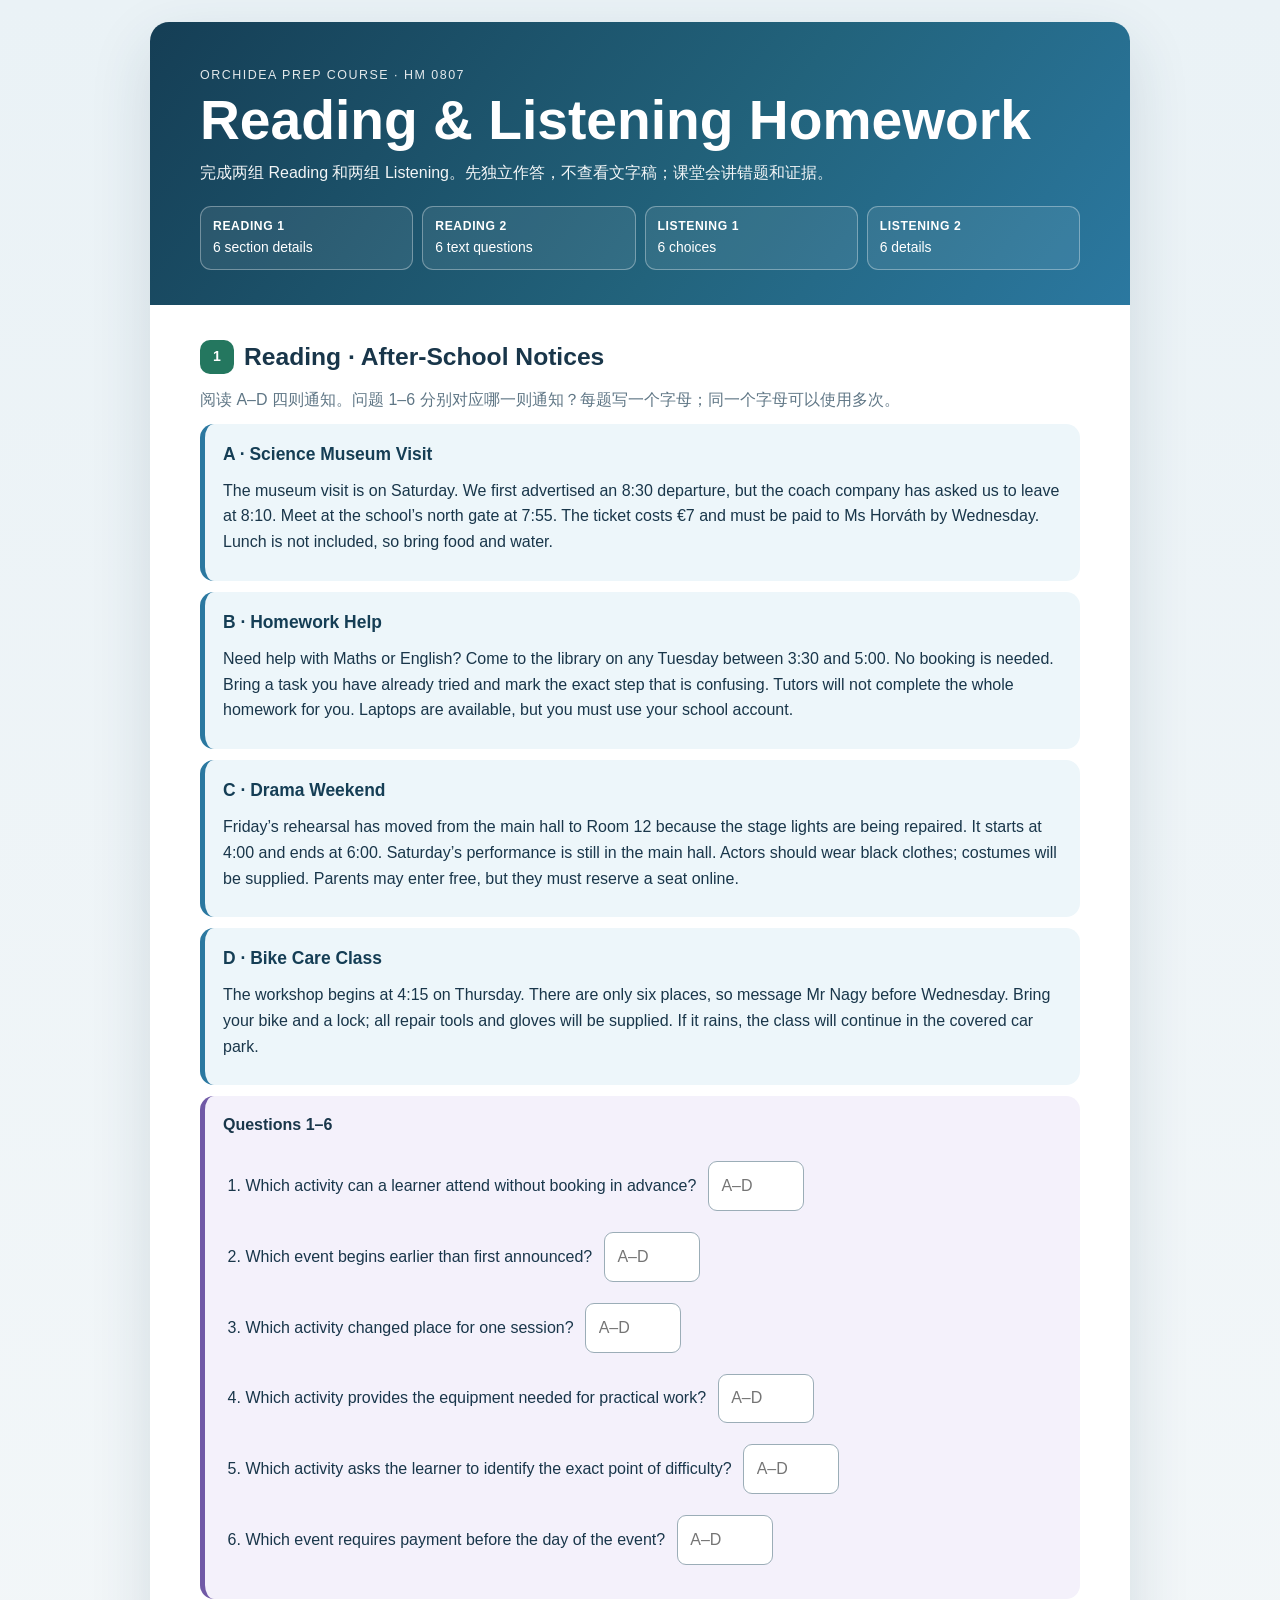
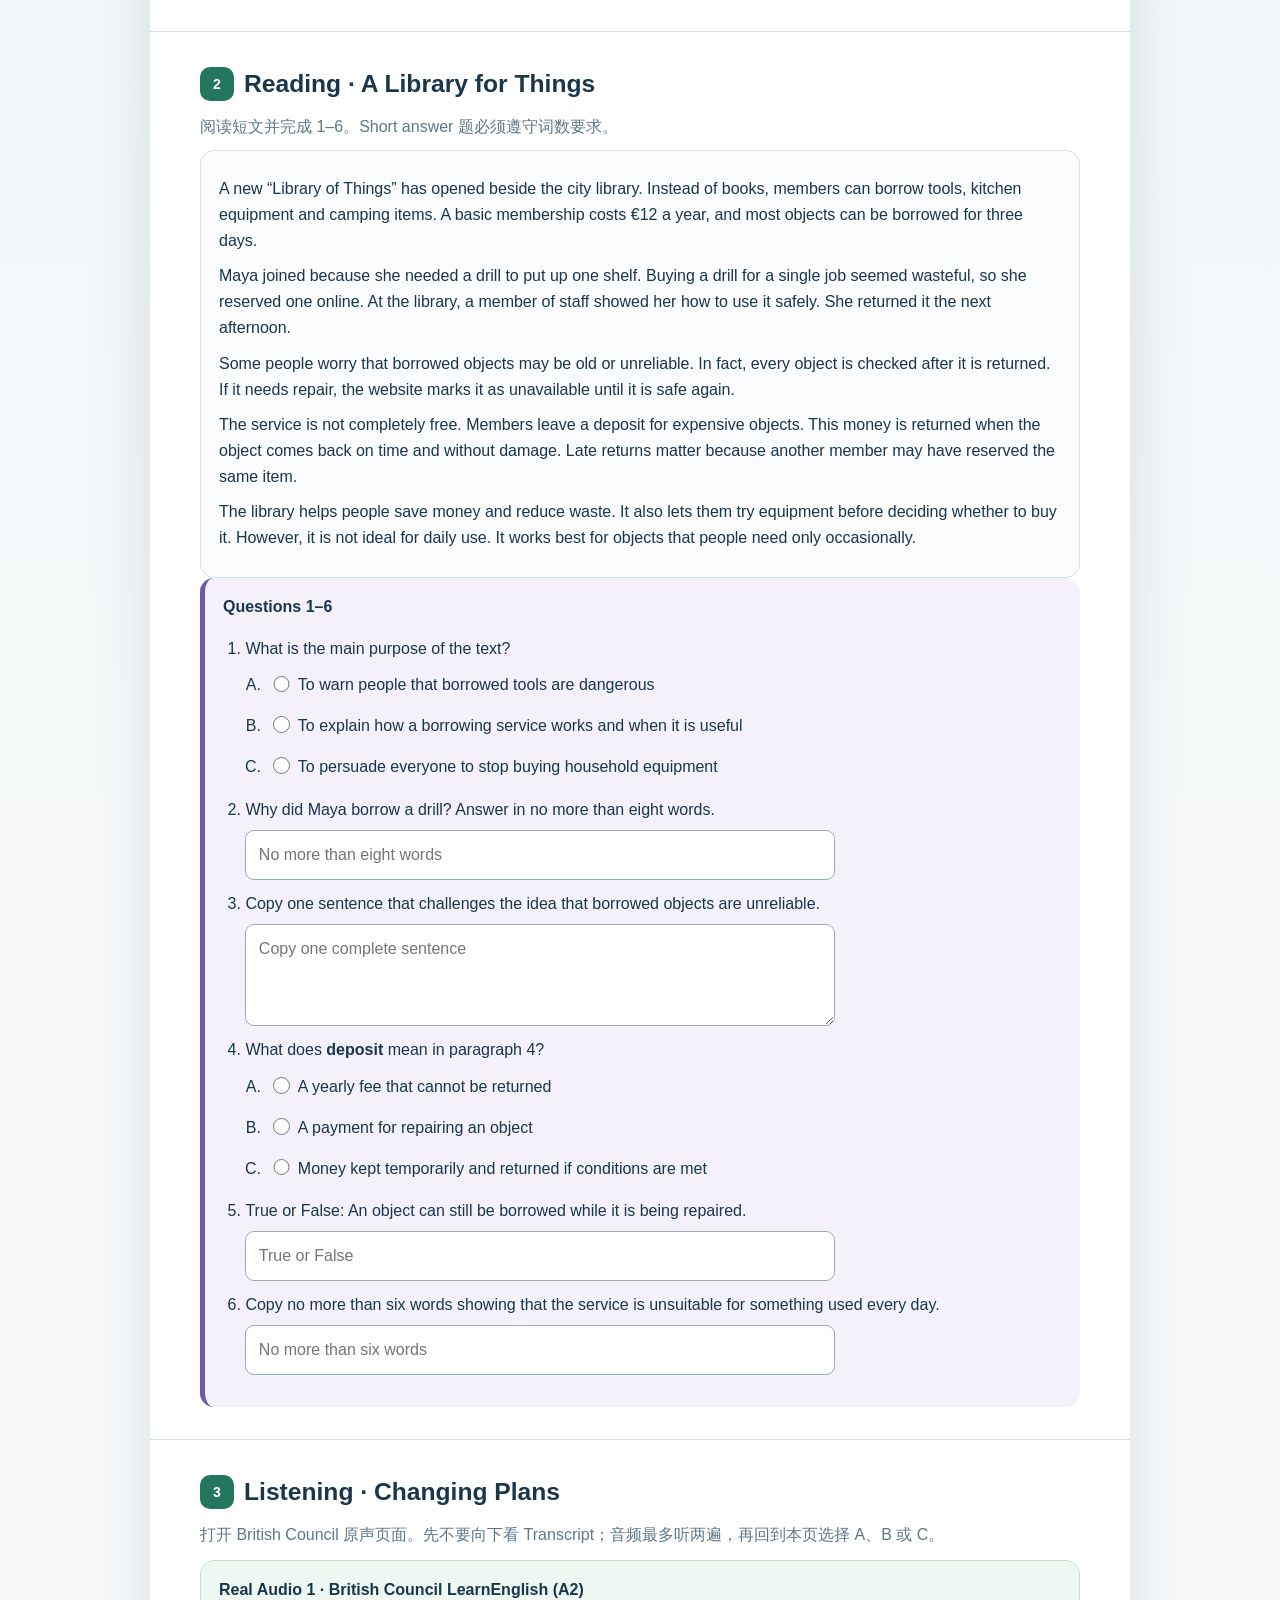
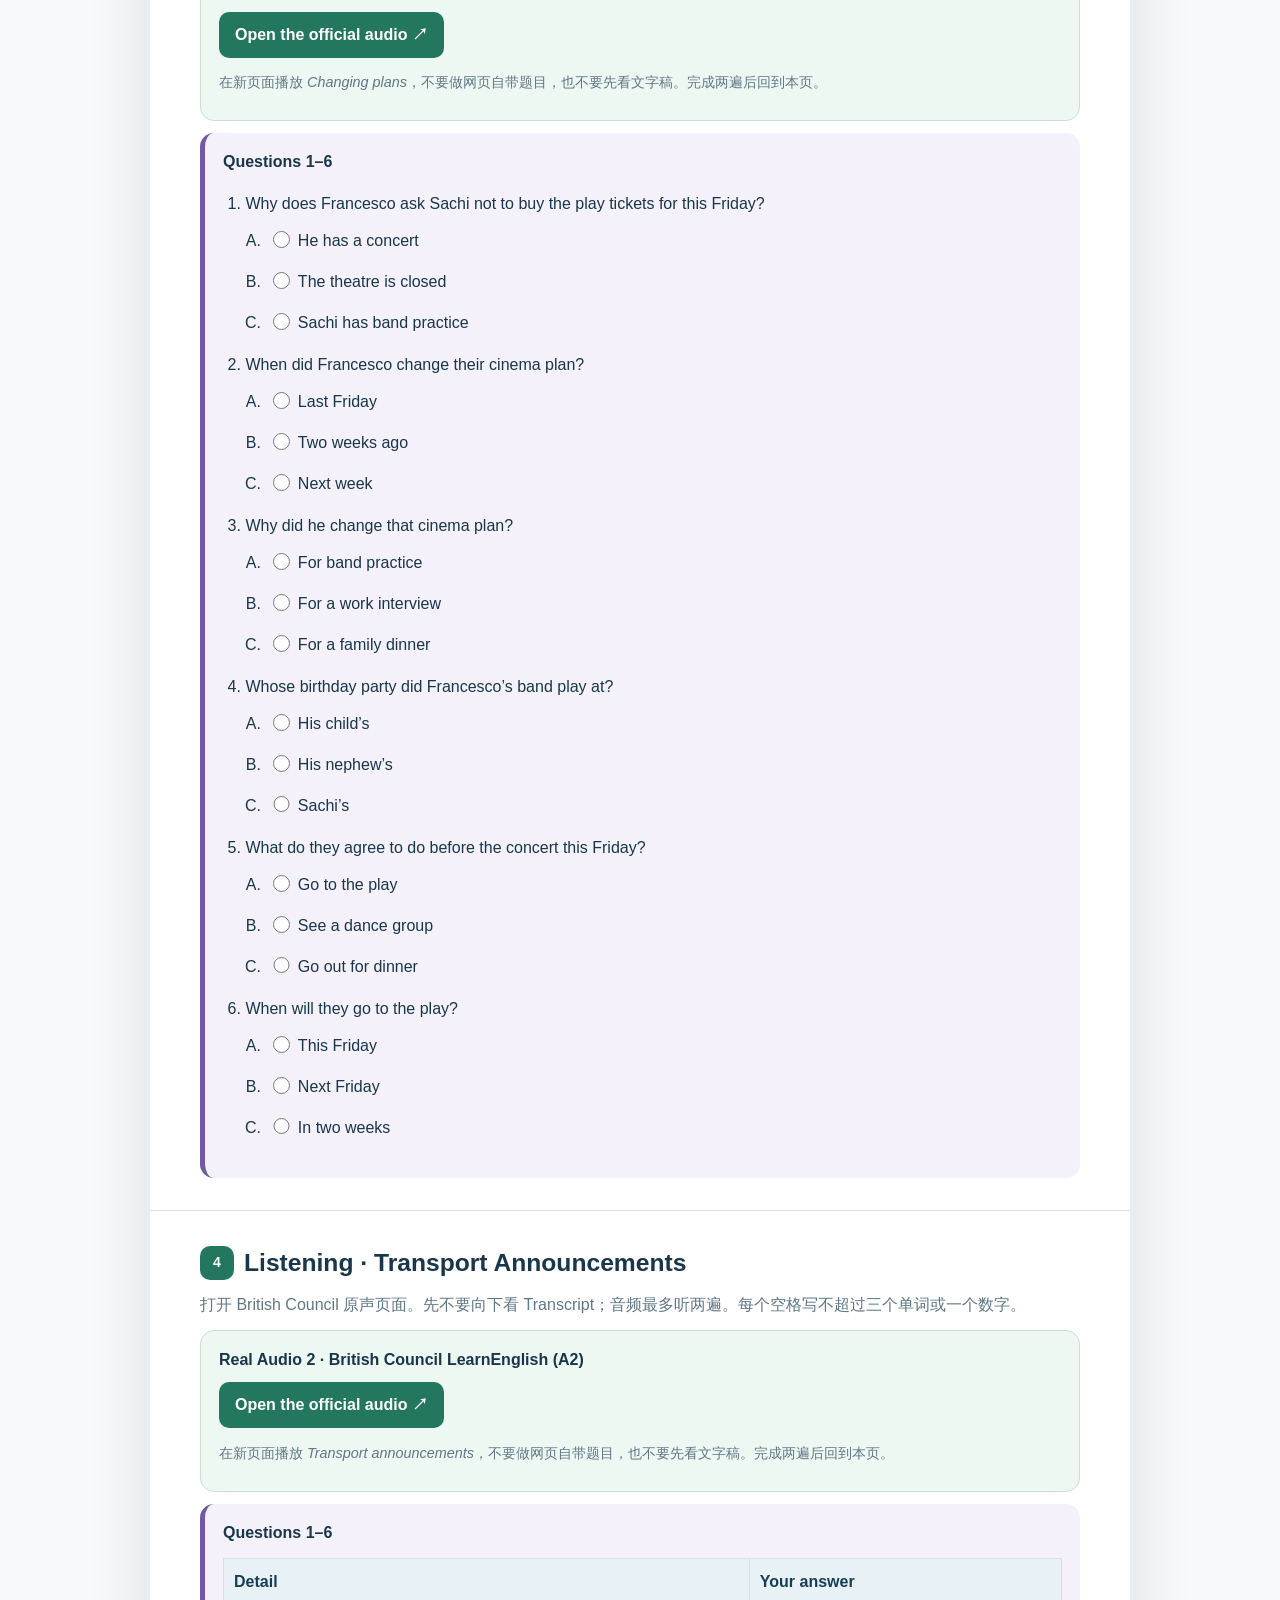
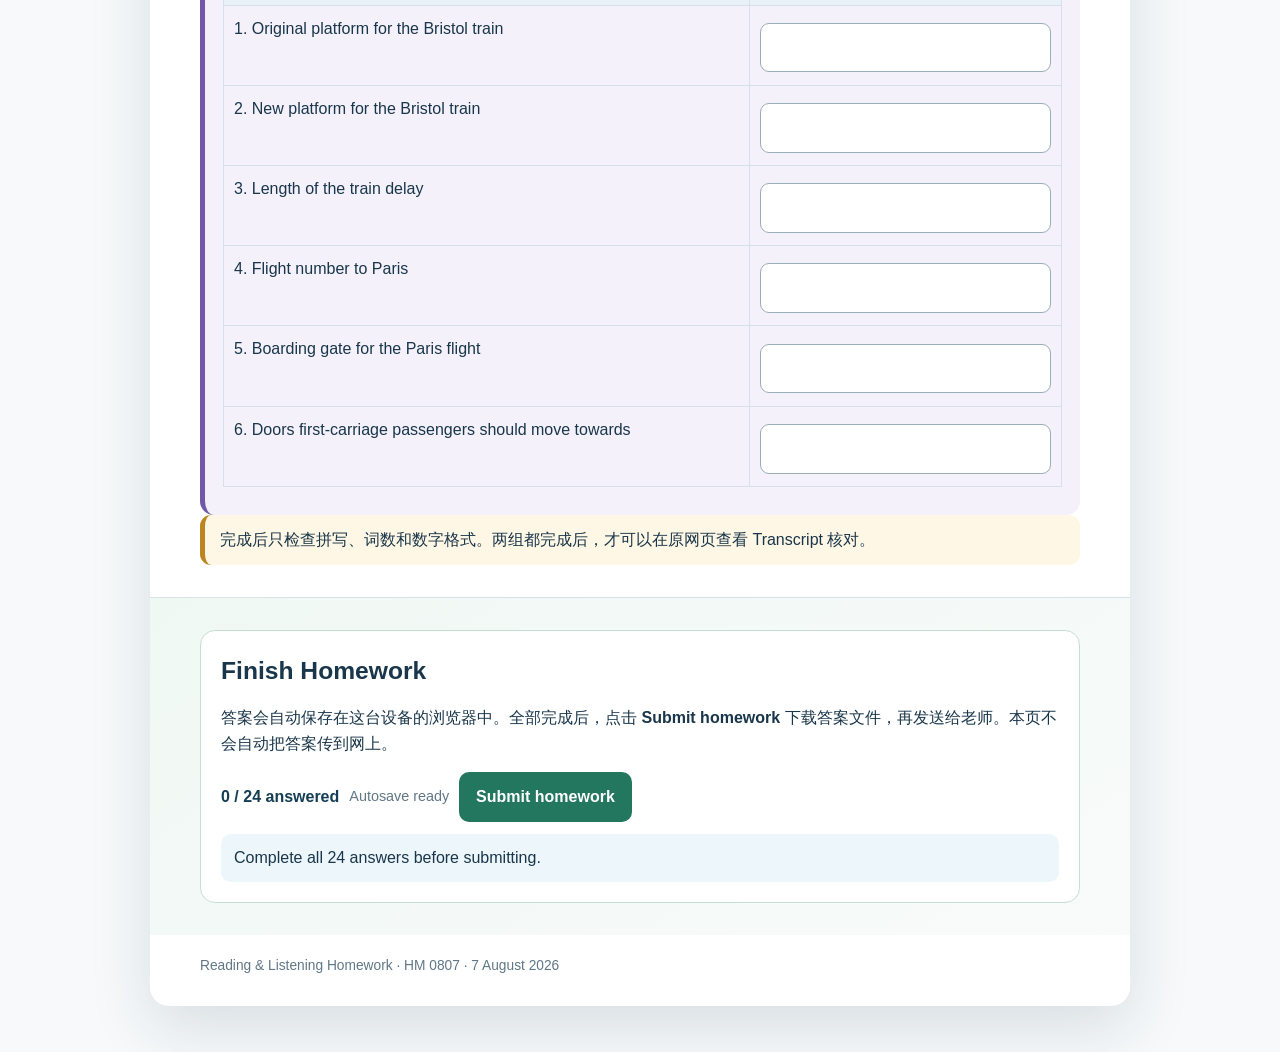
==== hm-0807/index.html @ f678b8c9 "Add stable HM-0807 route" ====
<!doctype html>
<html lang="zh-CN">
<head>
  <meta charset="utf-8">
  <meta name="viewport" content="width=device-width, initial-scale=1">
  <title>Reading &amp; Listening Homework · 7 August 2026</title>
  <style>
    :root{--ink:#19364a;--muted:#607786;--navy:#153e55;--blue:#2b78a0;--green:#24775f;--gold:#bd8422;--violet:#7059a6;--line:#d5e1e6;--paper:#fff;--bluewash:#edf6fa;--greenwash:#edf8f2;--goldwash:#fff7e5;--violetwash:#f4f1fb}
    *{box-sizing:border-box}body{margin:0;background:linear-gradient(180deg,#eaf2f6,#f7f9fa 44%);color:var(--ink);font:16px/1.62 -apple-system,BlinkMacSystemFont,"Segoe UI","PingFang SC","Microsoft YaHei",sans-serif}main{width:min(980px,calc(100% - 24px));margin:22px auto 46px;background:var(--paper);border-radius:19px;overflow:hidden;box-shadow:0 22px 62px rgba(30,67,88,.14)}header{padding:43px 50px 35px;color:#fff;background:linear-gradient(128deg,var(--navy),#22637c 58%,var(--blue))}.eyebrow{font-size:.78rem;letter-spacing:.12em;text-transform:uppercase;opacity:.88}h1{margin:.42rem 0 .65rem;font-size:clamp(2.05rem,5.5vw,3.45rem);line-height:1.04}header p{max-width:780px;margin:0;opacity:.95}.overview{display:grid;grid-template-columns:repeat(4,minmax(0,1fr));gap:9px;margin-top:20px}.overview div{padding:10px 12px;border:1px solid rgba(255,255,255,.34);border-radius:11px;background:rgba(255,255,255,.08);font-size:.87rem}.overview strong{display:block;font-size:.76rem;letter-spacing:.05em;text-transform:uppercase}section{padding:32px 50px;border-bottom:1px solid var(--line)}h2{display:flex;align-items:center;gap:10px;margin:0 0 14px;font-size:1.54rem}.num{display:inline-grid;place-items:center;flex:0 0 auto;width:34px;height:34px;border-radius:10px;background:var(--green);color:#fff;font-size:.88rem}h3{margin:23px 0 9px;color:var(--navy);font-size:1.09rem}p{margin:.6rem 0}.lead{color:var(--muted);margin-top:-4px}.text,.notice,.task,.audio-box,.answers{border-radius:14px;padding:16px 18px}.text{border:1px solid var(--line);background:#fbfcfd}.notice{border-left:5px solid var(--blue);background:var(--bluewash);margin:11px 0}.notice h3{margin:0 0 5px}.task{border-left:5px solid var(--violet);background:var(--violetwash)}.audio-box{border:1px solid #cbe0d5;background:var(--greenwash);margin:12px 0}.audio-link{display:inline-block;margin:9px 0 4px;padding:10px 16px;border-radius:10px;background:var(--green);color:#fff;text-decoration:none;font-weight:750}.audio-link:hover,.audio-link:focus{background:#195b49}.answers{min-height:92px;border:1.5px dashed #9badb7;background:#fcfefe;margin-top:12px}ol{padding-left:1.4rem}li{margin:.72rem 0}.choices{margin:.35rem 0 0;padding-left:1.25rem;list-style-type:upper-alpha}.choices li{margin:.3rem 0}.choices label{display:block;padding:.32rem .48rem;border-radius:8px;cursor:pointer}.choices label:hover{background:rgba(112,89,166,.09)}input[type="radio"]{width:1.05rem;height:1.05rem;margin:0 .5rem 0 0;vertical-align:-.12rem;accent-color:var(--violet)}.answer-input{display:block;width:min(100%,590px);margin:.45rem 0 .15rem;padding:.68rem .78rem;border:1.5px solid #9badb7;border-radius:9px;background:#fff;color:var(--ink);font:inherit}.answer-input.short{display:inline-block;width:6rem;margin-left:.45rem;text-transform:uppercase}.answer-input:focus,input[type="radio"]:focus-visible{outline:3px solid rgba(43,120,160,.25);border-color:var(--blue)}.print-blank{display:none}.small{font-size:.9rem;color:var(--muted)}.rule{padding:12px 15px;border-radius:11px;background:var(--goldwash);border-left:5px solid var(--gold)}table{display:table;width:100%;border-collapse:collapse;margin:12px 0}th,td{border:1px solid var(--line);padding:10px;text-align:left;vertical-align:top}th{background:#e8f2f6;color:var(--navy)}.finish{background:linear-gradient(145deg,#f0f8f4,#f8fbfa);border-bottom:0}.finish-card{padding:20px;border:1px solid #c6ded2;border-radius:15px;background:#fff}.finish-actions{display:flex;flex-wrap:wrap;gap:10px;align-items:center;margin-top:15px}.primary-button,.secondary-button{border:0;border-radius:10px;padding:.76rem 1.05rem;font:inherit;font-weight:800;cursor:pointer}.primary-button{background:var(--green);color:#fff}.primary-button:hover,.primary-button:focus{background:#195b49}.secondary-button{background:#e7f0f4;color:var(--navy)}.progress{font-weight:800;color:var(--navy)}.save-state{color:var(--muted);font-size:.9rem}.submit-state{margin-top:12px;padding:11px 13px;border-radius:10px;background:var(--bluewash);min-height:46px}.submit-state.success{background:var(--greenwash);border-left:5px solid var(--green)}.submit-state.warning{background:var(--goldwash);border-left:5px solid var(--gold)}footer{padding:20px 50px 29px;color:var(--muted);font-size:.86rem}
    @media(max-width:760px){header,section,footer{padding-left:21px;padding-right:21px}.overview{grid-template-columns:repeat(2,1fr)}main{width:min(100% - 14px,980px);margin-top:7px;border-radius:12px}h1{overflow-wrap:anywhere}table{display:block;overflow-x:auto}.answer-input.short{display:block;width:100%;margin-left:0}.finish-actions{align-items:stretch}.primary-button,.secondary-button{width:100%}}
    @media print{@page{margin:12mm}body{background:#fff;font-size:10.5pt}main{width:100%;margin:0;box-shadow:none;border-radius:0}header{padding:25px 32px}section{padding:22px 32px}.text,.notice,.task,.audio-box{break-inside:avoid}.answers{min-height:70px}.finish{display:none}.print-blank{display:inline}.answer-input{border:0;border-bottom:1px solid #555;border-radius:0;padding:.15rem;background:transparent}.audio-link{color:#000;background:none;padding:0;text-decoration:underline}}
  </style>
</head>
<body>
<main>
  <header>
    <div class="eyebrow">Orchidea Prep Course · HM 0807</div>
    <h1>Reading &amp; Listening Homework</h1>
    <p>完成两组 Reading 和两组 Listening。先独立作答，不查看文字稿；课堂会讲错题和证据。</p>
    <div class="overview">
      <div><strong>Reading 1</strong>6 section details</div>
      <div><strong>Reading 2</strong>6 text questions</div>
      <div><strong>Listening 1</strong>6 choices</div>
      <div><strong>Listening 2</strong>6 details</div>
    </div>
  </header>

  <section>
    <h2><span class="num">1</span>Reading · After-School Notices</h2>
    <p class="lead">阅读 A–D 四则通知。问题 1–6 分别对应哪一则通知？每题写一个字母；同一个字母可以使用多次。</p>

    <div class="notice">
      <h3>A · Science Museum Visit</h3>
      <p>The museum visit is on Saturday. We first advertised an 8:30 departure, but the coach company has asked us to leave at 8:10. Meet at the school’s north gate at 7:55. The ticket costs €7 and must be paid to Ms Horváth by Wednesday. Lunch is not included, so bring food and water.</p>
    </div>
    <div class="notice">
      <h3>B · Homework Help</h3>
      <p>Need help with Maths or English? Come to the library on any Tuesday between 3:30 and 5:00. No booking is needed. Bring a task you have already tried and mark the exact step that is confusing. Tutors will not complete the whole homework for you. Laptops are available, but you must use your school account.</p>
    </div>
    <div class="notice">
      <h3>C · Drama Weekend</h3>
      <p>Friday’s rehearsal has moved from the main hall to Room 12 because the stage lights are being repaired. It starts at 4:00 and ends at 6:00. Saturday’s performance is still in the main hall. Actors should wear black clothes; costumes will be supplied. Parents may enter free, but they must reserve a seat online.</p>
    </div>
    <div class="notice">
      <h3>D · Bike Care Class</h3>
      <p>The workshop begins at 4:15 on Thursday. There are only six places, so message Mr Nagy before Wednesday. Bring your bike and a lock; all repair tools and gloves will be supplied. If it rains, the class will continue in the covered car park.</p>
    </div>

    <div class="task" data-prompt-id="reading-1">
      <strong>Questions 1–6</strong>
      <ol>
        <li>Which activity can a learner attend without booking in advance? <span class="print-blank">______</span><input class="answer-input short" name="r1q1" maxlength="1" autocomplete="off" aria-label="Reading 1 question 1 answer" placeholder="A–D"></li>
        <li>Which event begins earlier than first announced? <span class="print-blank">______</span><input class="answer-input short" name="r1q2" maxlength="1" autocomplete="off" aria-label="Reading 1 question 2 answer" placeholder="A–D"></li>
        <li>Which activity changed place for one session? <span class="print-blank">______</span><input class="answer-input short" name="r1q3" maxlength="1" autocomplete="off" aria-label="Reading 1 question 3 answer" placeholder="A–D"></li>
        <li>Which activity provides the equipment needed for practical work? <span class="print-blank">______</span><input class="answer-input short" name="r1q4" maxlength="1" autocomplete="off" aria-label="Reading 1 question 4 answer" placeholder="A–D"></li>
        <li>Which activity asks the learner to identify the exact point of difficulty? <span class="print-blank">______</span><input class="answer-input short" name="r1q5" maxlength="1" autocomplete="off" aria-label="Reading 1 question 5 answer" placeholder="A–D"></li>
        <li>Which event requires payment before the day of the event? <span class="print-blank">______</span><input class="answer-input short" name="r1q6" maxlength="1" autocomplete="off" aria-label="Reading 1 question 6 answer" placeholder="A–D"></li>
      </ol>
    </div>
  </section>

  <section>
    <h2><span class="num">2</span>Reading · A Library for Things</h2>
    <p class="lead">阅读短文并完成 1–6。Short answer 题必须遵守词数要求。</p>
    <div class="text">
      <p>A new “Library of Things” has opened beside the city library. Instead of books, members can borrow tools, kitchen equipment and camping items. A basic membership costs €12 a year, and most objects can be borrowed for three days.</p>
      <p>Maya joined because she needed a drill to put up one shelf. Buying a drill for a single job seemed wasteful, so she reserved one online. At the library, a member of staff showed her how to use it safely. She returned it the next afternoon.</p>
      <p>Some people worry that borrowed objects may be old or unreliable. In fact, every object is checked after it is returned. If it needs repair, the website marks it as unavailable until it is safe again.</p>
      <p>The service is not completely free. Members leave a deposit for expensive objects. This money is returned when the object comes back on time and without damage. Late returns matter because another member may have reserved the same item.</p>
      <p>The library helps people save money and reduce waste. It also lets them try equipment before deciding whether to buy it. However, it is not ideal for daily use. It works best for objects that people need only occasionally.</p>
    </div>

    <div class="task" data-prompt-id="reading-2">
      <strong>Questions 1–6</strong>
      <ol>
        <li>What is the main purpose of the text?
          <ol class="choices"><li><label><input type="radio" name="r2q1" value="A">To warn people that borrowed tools are dangerous</label></li><li><label><input type="radio" name="r2q1" value="B">To explain how a borrowing service works and when it is useful</label></li><li><label><input type="radio" name="r2q1" value="C">To persuade everyone to stop buying household equipment</label></li></ol>
        </li>
        <li>Why did Maya borrow a drill? Answer in no more than eight words. <span class="print-blank">______________________________</span><input class="answer-input" name="r2q2" autocomplete="off" aria-label="Reading 2 question 2 answer" placeholder="No more than eight words"></li>
        <li>Copy one sentence that challenges the idea that borrowed objects are unreliable. <span class="print-blank">______________________________</span><textarea class="answer-input" name="r2q3" rows="3" aria-label="Reading 2 question 3 answer" placeholder="Copy one complete sentence"></textarea></li>
        <li>What does <strong>deposit</strong> mean in paragraph 4?
          <ol class="choices"><li><label><input type="radio" name="r2q4" value="A">A yearly fee that cannot be returned</label></li><li><label><input type="radio" name="r2q4" value="B">A payment for repairing an object</label></li><li><label><input type="radio" name="r2q4" value="C">Money kept temporarily and returned if conditions are met</label></li></ol>
        </li>
        <li>True or False: An object can still be borrowed while it is being repaired. <span class="print-blank">______</span><input class="answer-input" name="r2q5" autocomplete="off" aria-label="Reading 2 question 5 answer" placeholder="True or False"></li>
        <li>Copy no more than six words showing that the service is unsuitable for something used every day. <span class="print-blank">______________________________</span><input class="answer-input" name="r2q6" autocomplete="off" aria-label="Reading 2 question 6 answer" placeholder="No more than six words"></li>
      </ol>
    </div>
  </section>

  <section>
    <h2><span class="num">3</span>Listening · Changing Plans</h2>
    <p class="lead">打开 British Council 原声页面。先不要向下看 Transcript；音频最多听两遍，再回到本页选择 A、B 或 C。</p>
    <div class="audio-box">
      <strong>Real Audio 1 · British Council LearnEnglish (A2)</strong><br>
      <a class="audio-link" href="https://learnenglish.britishcouncil.org/free-resources/listening/a2/changing-plans" target="_blank" rel="noopener">Open the official audio ↗</a>
      <p class="small">在新页面播放 <em>Changing plans</em>，不要做网页自带题目，也不要先看文字稿。完成两遍后回到本页。</p>
    </div>
    <div class="task" data-prompt-id="listening-1">
      <strong>Questions 1–6</strong>
      <ol>
        <li>Why does Francesco ask Sachi not to buy the play tickets for this Friday?
          <ol class="choices"><li><label><input type="radio" name="l1q1" value="A">He has a concert</label></li><li><label><input type="radio" name="l1q1" value="B">The theatre is closed</label></li><li><label><input type="radio" name="l1q1" value="C">Sachi has band practice</label></li></ol>
        </li>
        <li>When did Francesco change their cinema plan?
          <ol class="choices"><li><label><input type="radio" name="l1q2" value="A">Last Friday</label></li><li><label><input type="radio" name="l1q2" value="B">Two weeks ago</label></li><li><label><input type="radio" name="l1q2" value="C">Next week</label></li></ol>
        </li>
        <li>Why did he change that cinema plan?
          <ol class="choices"><li><label><input type="radio" name="l1q3" value="A">For band practice</label></li><li><label><input type="radio" name="l1q3" value="B">For a work interview</label></li><li><label><input type="radio" name="l1q3" value="C">For a family dinner</label></li></ol>
        </li>
        <li>Whose birthday party did Francesco’s band play at?
          <ol class="choices"><li><label><input type="radio" name="l1q4" value="A">His child’s</label></li><li><label><input type="radio" name="l1q4" value="B">His nephew’s</label></li><li><label><input type="radio" name="l1q4" value="C">Sachi’s</label></li></ol>
        </li>
        <li>What do they agree to do before the concert this Friday?
          <ol class="choices"><li><label><input type="radio" name="l1q5" value="A">Go to the play</label></li><li><label><input type="radio" name="l1q5" value="B">See a dance group</label></li><li><label><input type="radio" name="l1q5" value="C">Go out for dinner</label></li></ol>
        </li>
        <li>When will they go to the play?
          <ol class="choices"><li><label><input type="radio" name="l1q6" value="A">This Friday</label></li><li><label><input type="radio" name="l1q6" value="B">Next Friday</label></li><li><label><input type="radio" name="l1q6" value="C">In two weeks</label></li></ol>
        </li>
      </ol>
    </div>
  </section>

  <section>
    <h2><span class="num">4</span>Listening · Transport Announcements</h2>
    <p class="lead">打开 British Council 原声页面。先不要向下看 Transcript；音频最多听两遍。每个空格写不超过三个单词或一个数字。</p>
    <div class="audio-box">
      <strong>Real Audio 2 · British Council LearnEnglish (A2)</strong><br>
      <a class="audio-link" href="https://learnenglish.britishcouncil.org/free-resources/listening/a2/transport-announcements" target="_blank" rel="noopener">Open the official audio ↗</a>
      <p class="small">在新页面播放 <em>Transport announcements</em>，不要做网页自带题目，也不要先看文字稿。完成两遍后回到本页。</p>
    </div>
    <div class="task" data-prompt-id="listening-2">
      <strong>Questions 1–6</strong>
      <table>
        <thead><tr><th>Detail</th><th>Your answer</th></tr></thead>
        <tbody>
          <tr><td>1. Original platform for the Bristol train</td><td><span class="print-blank">________________</span><input class="answer-input" name="l2q1" autocomplete="off" aria-label="Listening 2 question 1 answer"></td></tr>
          <tr><td>2. New platform for the Bristol train</td><td><span class="print-blank">________________</span><input class="answer-input" name="l2q2" autocomplete="off" aria-label="Listening 2 question 2 answer"></td></tr>
          <tr><td>3. Length of the train delay</td><td><span class="print-blank">________________</span><input class="answer-input" name="l2q3" autocomplete="off" aria-label="Listening 2 question 3 answer"></td></tr>
          <tr><td>4. Flight number to Paris</td><td><span class="print-blank">________________</span><input class="answer-input" name="l2q4" autocomplete="off" aria-label="Listening 2 question 4 answer"></td></tr>
          <tr><td>5. Boarding gate for the Paris flight</td><td><span class="print-blank">________________</span><input class="answer-input" name="l2q5" autocomplete="off" aria-label="Listening 2 question 5 answer"></td></tr>
          <tr><td>6. Doors first-carriage passengers should move towards</td><td><span class="print-blank">________________</span><input class="answer-input" name="l2q6" autocomplete="off" aria-label="Listening 2 question 6 answer"></td></tr>
        </tbody>
      </table>
    </div>
    <div class="rule">完成后只检查拼写、词数和数字格式。两组都完成后，才可以在原网页查看 Transcript 核对。</div>
  </section>

  <section class="finish" aria-labelledby="finish-title">
    <div class="finish-card">
      <h2 id="finish-title">Finish Homework</h2>
      <p>答案会自动保存在这台设备的浏览器中。全部完成后，点击 <strong>Submit homework</strong> 下载答案文件，再发送给老师。本页不会自动把答案传到网上。</p>
      <div class="finish-actions">
        <span class="progress" id="progress">0 / 24 answered</span>
        <span class="save-state" id="save-state" aria-live="polite">Autosave ready</span>
        <button class="primary-button" id="submit-homework" type="button">Submit homework</button>
        <button class="secondary-button" id="download-answers" type="button" hidden>Download answers again</button>
      </div>
      <div class="submit-state" id="submit-state" role="status" aria-live="polite">Complete all 24 answers before submitting.</div>
    </div>
  </section>

  <footer>Reading &amp; Listening Homework · HM 0807 · 7 August 2026</footer>
</main>
<script>
  (() => {
    const storageKey = 'orchidea-hm-0807-v1';
    const questionNames = [
      'r1q1','r1q2','r1q3','r1q4','r1q5','r1q6',
      'r2q1','r2q2','r2q3','r2q4','r2q5','r2q6',
      'l1q1','l1q2','l1q3','l1q4','l1q5','l1q6',
      'l2q1','l2q2','l2q3','l2q4','l2q5','l2q6'
    ];
    const progress = document.getElementById('progress');
    const saveState = document.getElementById('save-state');
    const submitState = document.getElementById('submit-state');
    const submitButton = document.getElementById('submit-homework');
    const downloadButton = document.getElementById('download-answers');
    let saved = { answers: {}, submittedAt: '', receipt: '' };

    const answerFor = (name) => {
      const controls = [...document.querySelectorAll(`[name="${name}"]`)];
      if (!controls.length) return '';
      if (controls[0].type === 'radio') {
        const checked = controls.find((control) => control.checked);
        return checked ? checked.value : '';
      }
      return controls[0].value.trim();
    };

    const collectAnswers = () => Object.fromEntries(questionNames.map((name) => [name, answerFor(name)]));

    const updateProgress = () => {
      const answers = collectAnswers();
      const answered = questionNames.filter((name) => answers[name]).length;
      progress.textContent = `${answered} / 24 answered`;
      return { answers, answered };
    };

    const persist = () => {
      const { answers } = updateProgress();
      saved = { answers, submittedAt: '', receipt: '' };
      try {
        localStorage.setItem(storageKey, JSON.stringify(saved));
        saveState.textContent = `Saved on this device · ${new Date().toLocaleTimeString([], {hour:'2-digit', minute:'2-digit'})}`;
      } catch (error) {
        saveState.textContent = 'This browser blocked autosave';
      }
      submitState.className = 'submit-state';
      submitState.textContent = 'Answers changed. Complete all 24 answers, then submit again.';
      downloadButton.hidden = true;
    };

    const restore = () => {
      try {
        const parsed = JSON.parse(localStorage.getItem(storageKey) || '{}');
        saved = { answers: parsed.answers || {}, submittedAt: parsed.submittedAt || '', receipt: parsed.receipt || '' };
      } catch (error) {
        saved = { answers: {}, submittedAt: '', receipt: '' };
      }
      Object.entries(saved.answers).forEach(([name, value]) => {
        const controls = [...document.querySelectorAll(`[name="${name}"]`)];
        if (!controls.length) return;
        if (controls[0].type === 'radio') {
          const target = controls.find((control) => control.value === value);
          if (target) target.checked = true;
        } else {
          controls[0].value = value;
        }
      });
      updateProgress();
      if (saved.submittedAt && saved.receipt) {
        submitState.className = 'submit-state success';
        submitState.textContent = `Completed on this device · Receipt ${saved.receipt}. The answer file still needs to be sent to the teacher.`;
        downloadButton.hidden = false;
      }
    };

    const buildReport = () => {
      const { answers } = updateProgress();
      const labels = ['Reading 1','Reading 2','Listening 1','Listening 2'];
      const prefixes = ['r1q','r2q','l1q','l2q'];
      const lines = ['Orchidea Prep Course · HM 0807', 'Reading & Listening Homework', ''];
      prefixes.forEach((prefix, sectionIndex) => {
        lines.push(labels[sectionIndex]);
        for (let number = 1; number <= 6; number += 1) lines.push(`${number}. ${answers[`${prefix}${number}`] || ''}`);
        lines.push('');
      });
      lines.push(`Completed on this device: ${saved.submittedAt || new Date().toISOString()}`);
      lines.push(`Receipt: ${saved.receipt || 'not submitted'}`);
      return lines.join('\n');
    };

    const downloadReport = () => {
      const blob = new Blob([buildReport()], { type: 'text/plain;charset=utf-8' });
      const link = document.createElement('a');
      link.href = URL.createObjectURL(blob);
      link.download = 'HM-0807-answers.txt';
      document.body.appendChild(link);
      link.click();
      link.remove();
      setTimeout(() => URL.revokeObjectURL(link.href), 1000);
    };

    document.querySelectorAll('input[name], textarea[name]').forEach((control) => {
      control.addEventListener(control.type === 'radio' ? 'change' : 'input', persist);
    });

    submitButton.addEventListener('click', () => {
      const { answers, answered } = updateProgress();
      if (answered < 24) {
        const firstMissing = questionNames.find((name) => !answers[name]);
        const target = document.querySelector(`[name="${firstMissing}"]`);
        submitState.className = 'submit-state warning';
        submitState.textContent = `${24 - answered} answer${24 - answered === 1 ? '' : 's'} still missing. Complete them before submitting.`;
        if (target) target.focus({ preventScroll: false });
        return;
      }
      saved = {
        answers,
        submittedAt: new Date().toISOString(),
        receipt: `HM0807-${Date.now().toString(36).toUpperCase()}`
      };
      try { localStorage.setItem(storageKey, JSON.stringify(saved)); } catch (error) {}
      downloadReport();
      submitState.className = 'submit-state success';
      submitState.textContent = `Completed on this device · Receipt ${saved.receipt}. Your answer file was downloaded; send it to your teacher.`;
      saveState.textContent = 'Submission copy saved on this device';
      downloadButton.hidden = false;
    });

    downloadButton.addEventListener('click', downloadReport);
    restore();
  })();
</script>
</body>
</html>
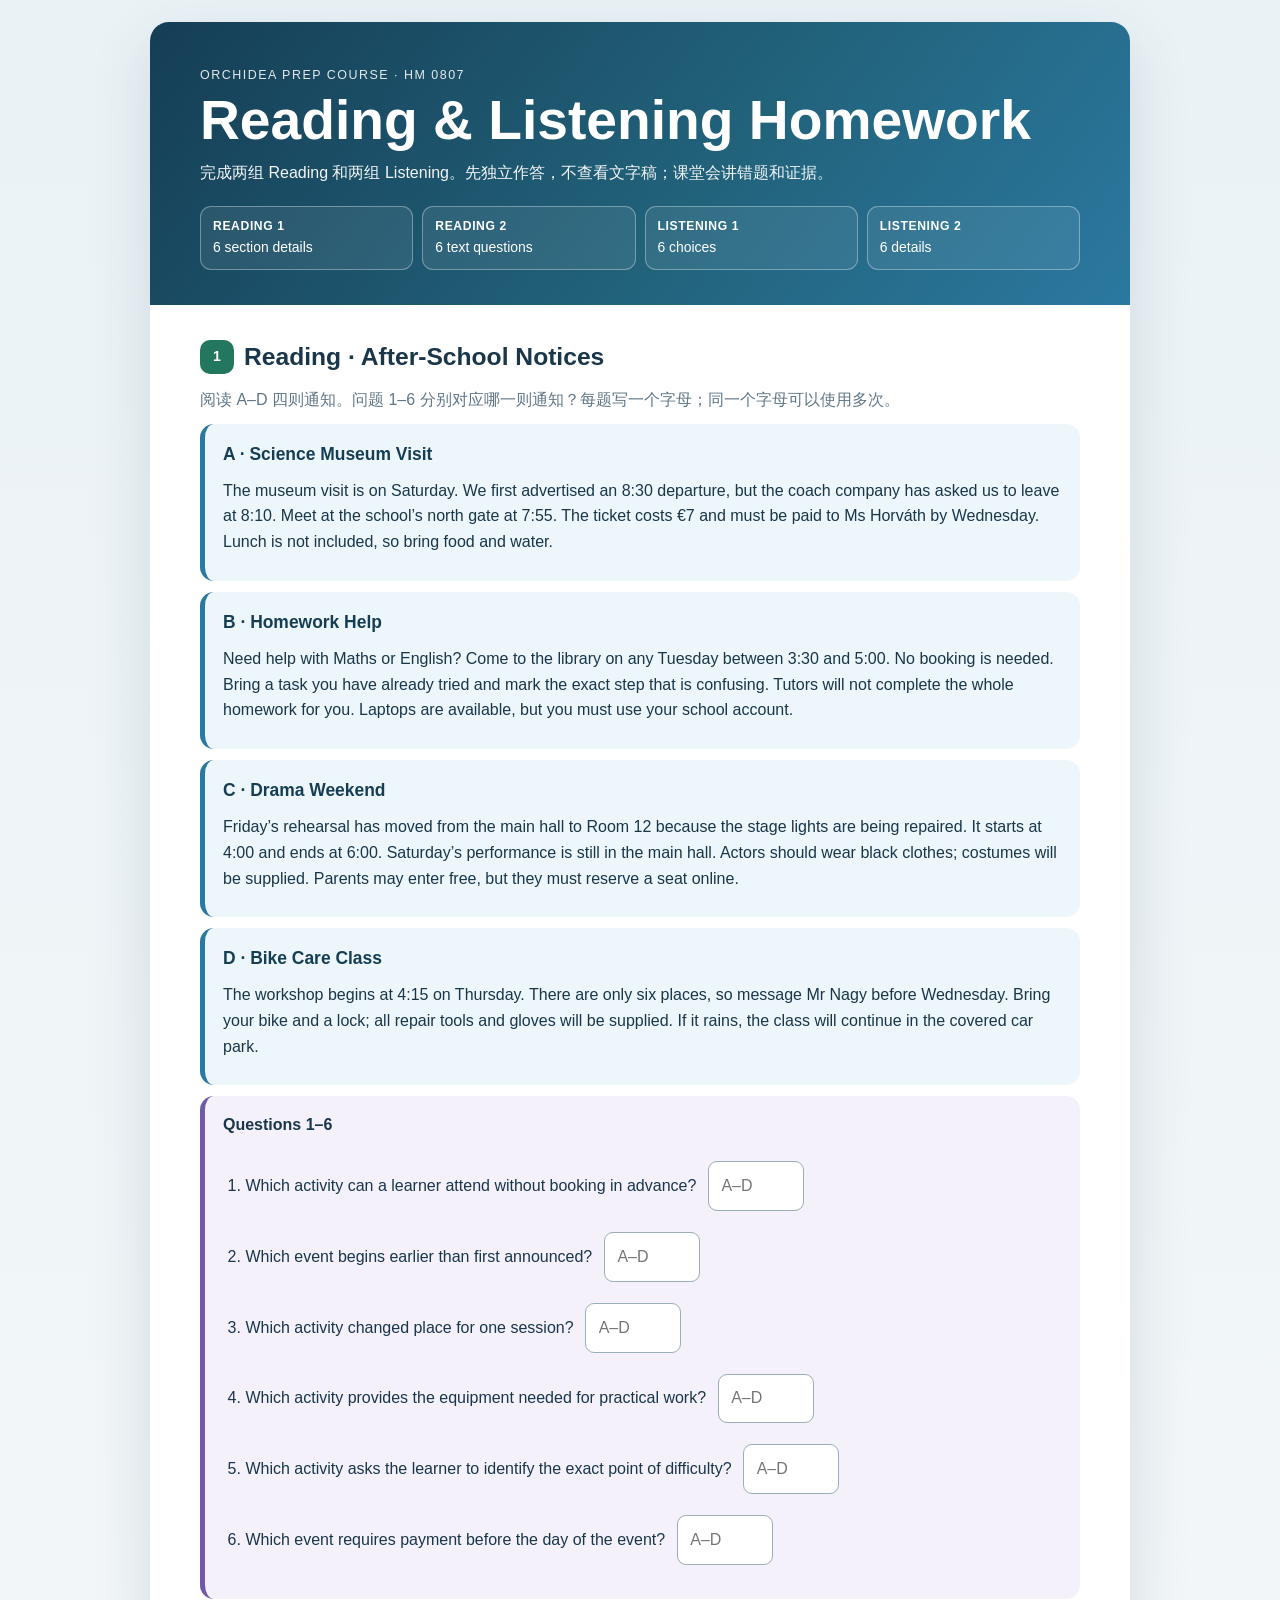
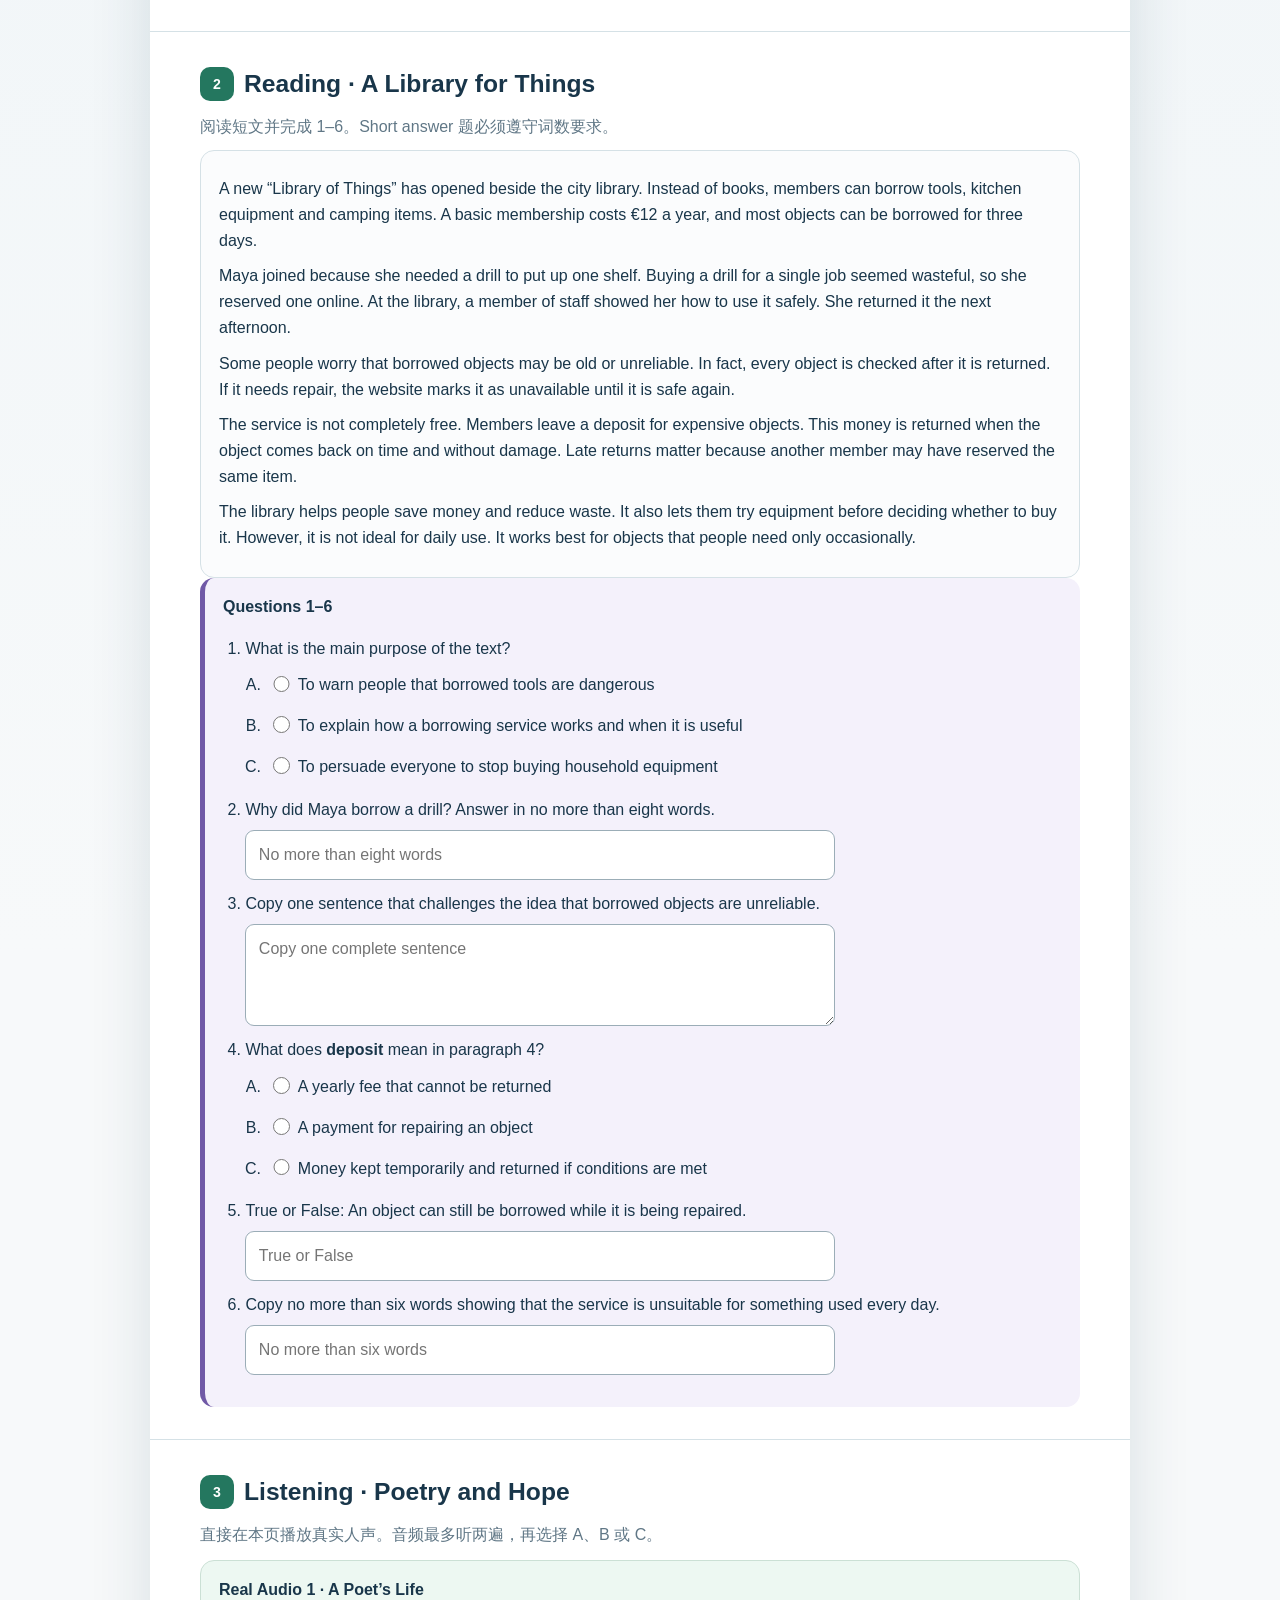
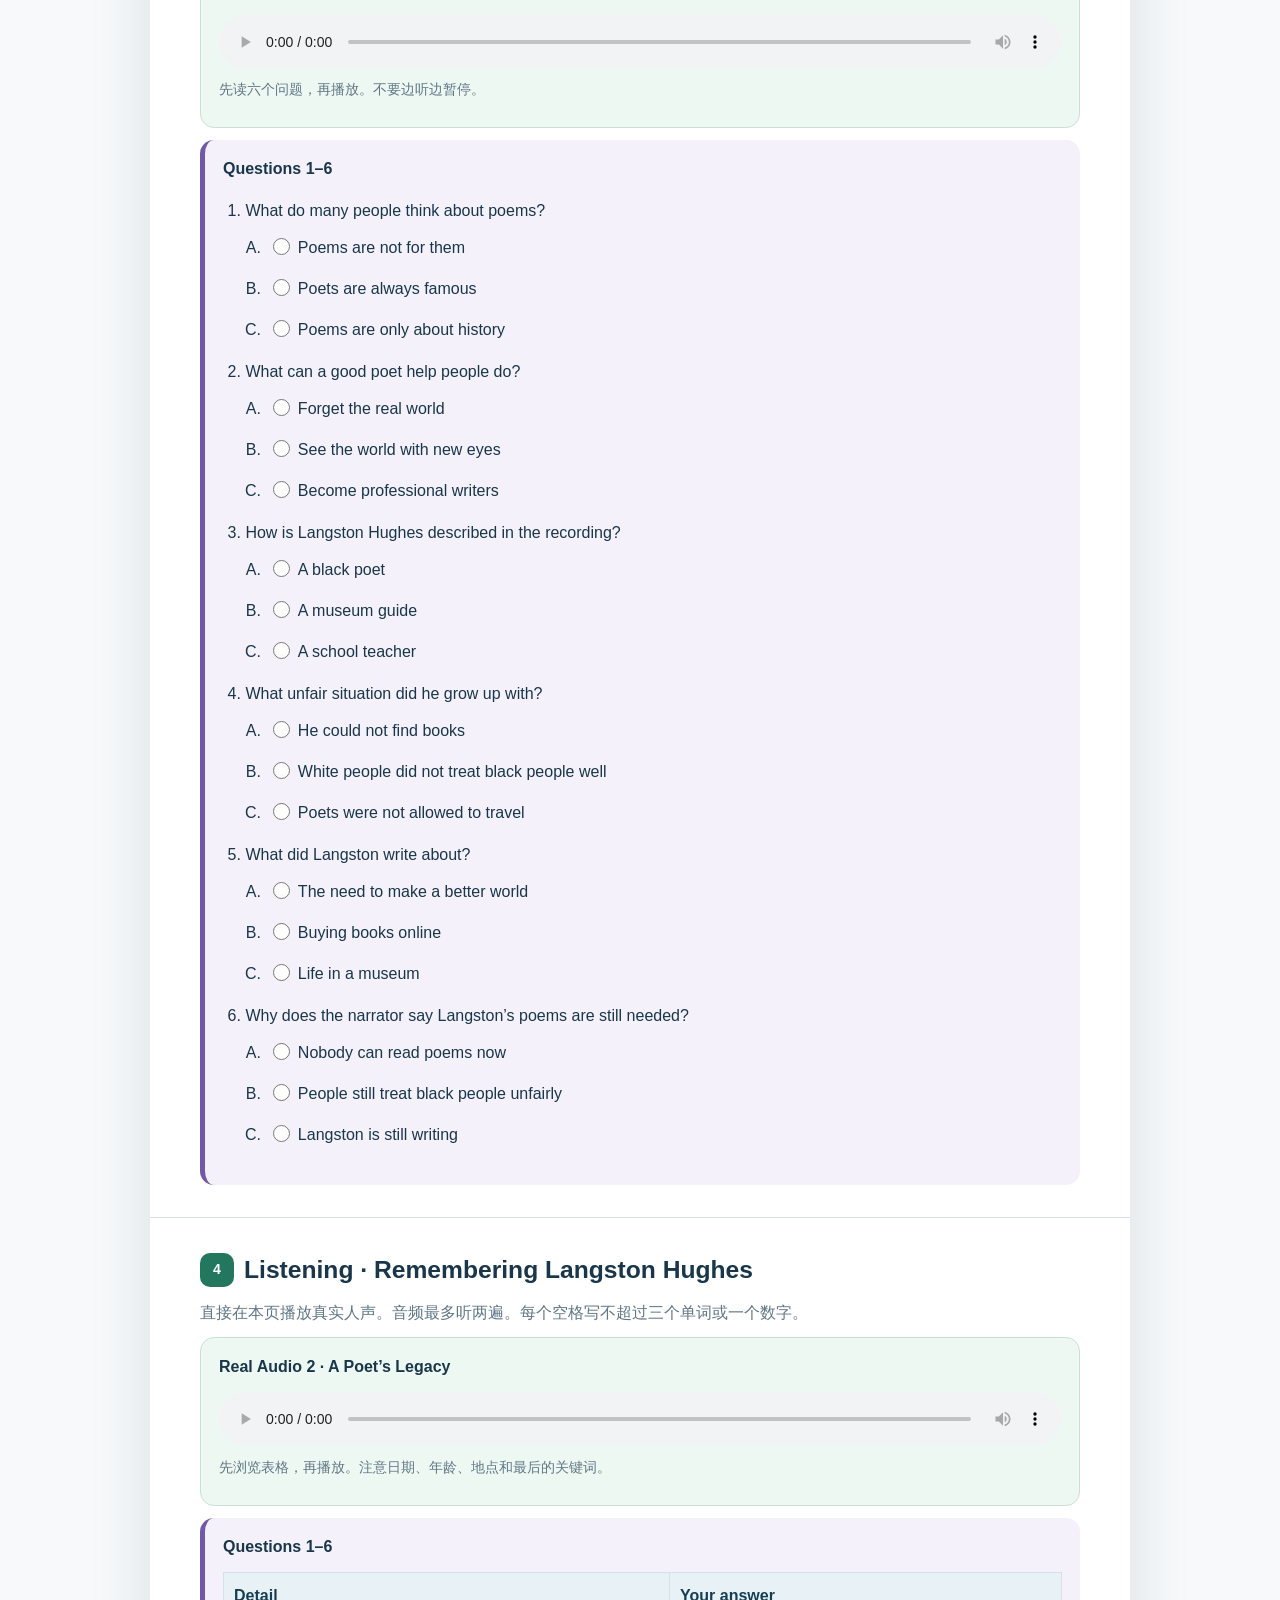
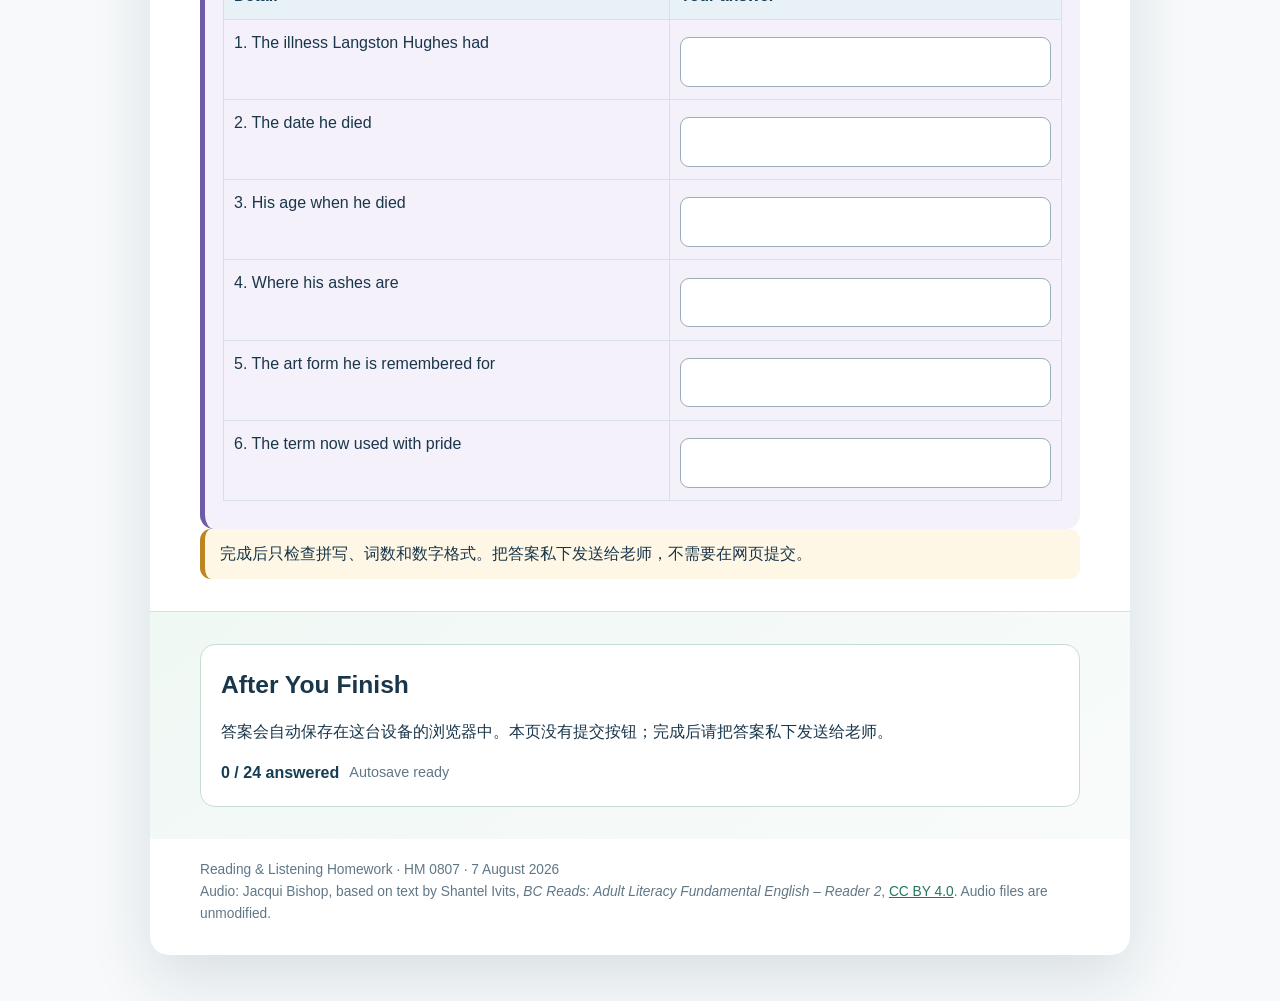
==== commit 0f92480c: "Publish HM-0807 with in-page licensed audio" ====
--- a/hm-0807/index.html
+++ b/hm-0807/index.html
@@ -6,9 +6,9 @@
   <title>Reading &amp; Listening Homework · 7 August 2026</title>
   <style>
     :root{--ink:#19364a;--muted:#607786;--navy:#153e55;--blue:#2b78a0;--green:#24775f;--gold:#bd8422;--violet:#7059a6;--line:#d5e1e6;--paper:#fff;--bluewash:#edf6fa;--greenwash:#edf8f2;--goldwash:#fff7e5;--violetwash:#f4f1fb}
-    *{box-sizing:border-box}body{margin:0;background:linear-gradient(180deg,#eaf2f6,#f7f9fa 44%);color:var(--ink);font:16px/1.62 -apple-system,BlinkMacSystemFont,"Segoe UI","PingFang SC","Microsoft YaHei",sans-serif}main{width:min(980px,calc(100% - 24px));margin:22px auto 46px;background:var(--paper);border-radius:19px;overflow:hidden;box-shadow:0 22px 62px rgba(30,67,88,.14)}header{padding:43px 50px 35px;color:#fff;background:linear-gradient(128deg,var(--navy),#22637c 58%,var(--blue))}.eyebrow{font-size:.78rem;letter-spacing:.12em;text-transform:uppercase;opacity:.88}h1{margin:.42rem 0 .65rem;font-size:clamp(2.05rem,5.5vw,3.45rem);line-height:1.04}header p{max-width:780px;margin:0;opacity:.95}.overview{display:grid;grid-template-columns:repeat(4,minmax(0,1fr));gap:9px;margin-top:20px}.overview div{padding:10px 12px;border:1px solid rgba(255,255,255,.34);border-radius:11px;background:rgba(255,255,255,.08);font-size:.87rem}.overview strong{display:block;font-size:.76rem;letter-spacing:.05em;text-transform:uppercase}section{padding:32px 50px;border-bottom:1px solid var(--line)}h2{display:flex;align-items:center;gap:10px;margin:0 0 14px;font-size:1.54rem}.num{display:inline-grid;place-items:center;flex:0 0 auto;width:34px;height:34px;border-radius:10px;background:var(--green);color:#fff;font-size:.88rem}h3{margin:23px 0 9px;color:var(--navy);font-size:1.09rem}p{margin:.6rem 0}.lead{color:var(--muted);margin-top:-4px}.text,.notice,.task,.audio-box,.answers{border-radius:14px;padding:16px 18px}.text{border:1px solid var(--line);background:#fbfcfd}.notice{border-left:5px solid var(--blue);background:var(--bluewash);margin:11px 0}.notice h3{margin:0 0 5px}.task{border-left:5px solid var(--violet);background:var(--violetwash)}.audio-box{border:1px solid #cbe0d5;background:var(--greenwash);margin:12px 0}.audio-link{display:inline-block;margin:9px 0 4px;padding:10px 16px;border-radius:10px;background:var(--green);color:#fff;text-decoration:none;font-weight:750}.audio-link:hover,.audio-link:focus{background:#195b49}.answers{min-height:92px;border:1.5px dashed #9badb7;background:#fcfefe;margin-top:12px}ol{padding-left:1.4rem}li{margin:.72rem 0}.choices{margin:.35rem 0 0;padding-left:1.25rem;list-style-type:upper-alpha}.choices li{margin:.3rem 0}.choices label{display:block;padding:.32rem .48rem;border-radius:8px;cursor:pointer}.choices label:hover{background:rgba(112,89,166,.09)}input[type="radio"]{width:1.05rem;height:1.05rem;margin:0 .5rem 0 0;vertical-align:-.12rem;accent-color:var(--violet)}.answer-input{display:block;width:min(100%,590px);margin:.45rem 0 .15rem;padding:.68rem .78rem;border:1.5px solid #9badb7;border-radius:9px;background:#fff;color:var(--ink);font:inherit}.answer-input.short{display:inline-block;width:6rem;margin-left:.45rem;text-transform:uppercase}.answer-input:focus,input[type="radio"]:focus-visible{outline:3px solid rgba(43,120,160,.25);border-color:var(--blue)}.print-blank{display:none}.small{font-size:.9rem;color:var(--muted)}.rule{padding:12px 15px;border-radius:11px;background:var(--goldwash);border-left:5px solid var(--gold)}table{display:table;width:100%;border-collapse:collapse;margin:12px 0}th,td{border:1px solid var(--line);padding:10px;text-align:left;vertical-align:top}th{background:#e8f2f6;color:var(--navy)}.finish{background:linear-gradient(145deg,#f0f8f4,#f8fbfa);border-bottom:0}.finish-card{padding:20px;border:1px solid #c6ded2;border-radius:15px;background:#fff}.finish-actions{display:flex;flex-wrap:wrap;gap:10px;align-items:center;margin-top:15px}.primary-button,.secondary-button{border:0;border-radius:10px;padding:.76rem 1.05rem;font:inherit;font-weight:800;cursor:pointer}.primary-button{background:var(--green);color:#fff}.primary-button:hover,.primary-button:focus{background:#195b49}.secondary-button{background:#e7f0f4;color:var(--navy)}.progress{font-weight:800;color:var(--navy)}.save-state{color:var(--muted);font-size:.9rem}.submit-state{margin-top:12px;padding:11px 13px;border-radius:10px;background:var(--bluewash);min-height:46px}.submit-state.success{background:var(--greenwash);border-left:5px solid var(--green)}.submit-state.warning{background:var(--goldwash);border-left:5px solid var(--gold)}footer{padding:20px 50px 29px;color:var(--muted);font-size:.86rem}
-    @media(max-width:760px){header,section,footer{padding-left:21px;padding-right:21px}.overview{grid-template-columns:repeat(2,1fr)}main{width:min(100% - 14px,980px);margin-top:7px;border-radius:12px}h1{overflow-wrap:anywhere}table{display:block;overflow-x:auto}.answer-input.short{display:block;width:100%;margin-left:0}.finish-actions{align-items:stretch}.primary-button,.secondary-button{width:100%}}
-    @media print{@page{margin:12mm}body{background:#fff;font-size:10.5pt}main{width:100%;margin:0;box-shadow:none;border-radius:0}header{padding:25px 32px}section{padding:22px 32px}.text,.notice,.task,.audio-box{break-inside:avoid}.answers{min-height:70px}.finish{display:none}.print-blank{display:inline}.answer-input{border:0;border-bottom:1px solid #555;border-radius:0;padding:.15rem;background:transparent}.audio-link{color:#000;background:none;padding:0;text-decoration:underline}}
+    *{box-sizing:border-box}body{margin:0;background:linear-gradient(180deg,#eaf2f6,#f7f9fa 44%);color:var(--ink);font:16px/1.62 -apple-system,BlinkMacSystemFont,"Segoe UI","PingFang SC","Microsoft YaHei",sans-serif}main{width:min(980px,calc(100% - 24px));margin:22px auto 46px;background:var(--paper);border-radius:19px;overflow:hidden;box-shadow:0 22px 62px rgba(30,67,88,.14)}header{padding:43px 50px 35px;color:#fff;background:linear-gradient(128deg,var(--navy),#22637c 58%,var(--blue))}.eyebrow{font-size:.78rem;letter-spacing:.12em;text-transform:uppercase;opacity:.88}h1{margin:.42rem 0 .65rem;font-size:clamp(2.05rem,5.5vw,3.45rem);line-height:1.04}header p{max-width:780px;margin:0;opacity:.95}.overview{display:grid;grid-template-columns:repeat(4,minmax(0,1fr));gap:9px;margin-top:20px}.overview div{padding:10px 12px;border:1px solid rgba(255,255,255,.34);border-radius:11px;background:rgba(255,255,255,.08);font-size:.87rem}.overview strong{display:block;font-size:.76rem;letter-spacing:.05em;text-transform:uppercase}section{padding:32px 50px;border-bottom:1px solid var(--line)}h2{display:flex;align-items:center;gap:10px;margin:0 0 14px;font-size:1.54rem}.num{display:inline-grid;place-items:center;flex:0 0 auto;width:34px;height:34px;border-radius:10px;background:var(--green);color:#fff;font-size:.88rem}h3{margin:23px 0 9px;color:var(--navy);font-size:1.09rem}p{margin:.6rem 0}.lead{color:var(--muted);margin-top:-4px}.text,.notice,.task,.audio-box,.answers{border-radius:14px;padding:16px 18px}.text{border:1px solid var(--line);background:#fbfcfd}.notice{border-left:5px solid var(--blue);background:var(--bluewash);margin:11px 0}.notice h3{margin:0 0 5px}.task{border-left:5px solid var(--violet);background:var(--violetwash)}.audio-box{border:1px solid #cbe0d5;background:var(--greenwash);margin:12px 0}.audio-box audio{display:block;width:100%;margin:.75rem 0 .3rem}.audio-credit a{color:var(--green)}.answers{min-height:92px;border:1.5px dashed #9badb7;background:#fcfefe;margin-top:12px}ol{padding-left:1.4rem}li{margin:.72rem 0}.choices{margin:.35rem 0 0;padding-left:1.25rem;list-style-type:upper-alpha}.choices li{margin:.3rem 0}.choices label{display:block;padding:.32rem .48rem;border-radius:8px;cursor:pointer}.choices label:hover{background:rgba(112,89,166,.09)}input[type="radio"]{width:1.05rem;height:1.05rem;margin:0 .5rem 0 0;vertical-align:-.12rem;accent-color:var(--violet)}.answer-input{display:block;width:min(100%,590px);margin:.45rem 0 .15rem;padding:.68rem .78rem;border:1.5px solid #9badb7;border-radius:9px;background:#fff;color:var(--ink);font:inherit}.answer-input.short{display:inline-block;width:6rem;margin-left:.45rem;text-transform:uppercase}.answer-input:focus,input[type="radio"]:focus-visible{outline:3px solid rgba(43,120,160,.25);border-color:var(--blue)}.print-blank{display:none}.small{font-size:.9rem;color:var(--muted)}.rule{padding:12px 15px;border-radius:11px;background:var(--goldwash);border-left:5px solid var(--gold)}table{display:table;width:100%;border-collapse:collapse;margin:12px 0}th,td{border:1px solid var(--line);padding:10px;text-align:left;vertical-align:top}th{background:#e8f2f6;color:var(--navy)}.finish{background:linear-gradient(145deg,#f0f8f4,#f8fbfa);border-bottom:0}.finish-card{padding:20px;border:1px solid #c6ded2;border-radius:15px;background:#fff}.finish-actions{display:flex;flex-wrap:wrap;gap:10px;align-items:center;margin-top:15px}.progress{font-weight:800;color:var(--navy)}.save-state{color:var(--muted);font-size:.9rem}footer{padding:20px 50px 29px;color:var(--muted);font-size:.86rem}
+    @media(max-width:760px){header,section,footer{padding-left:21px;padding-right:21px}.overview{grid-template-columns:repeat(2,1fr)}main{width:min(100% - 14px,980px);margin-top:7px;border-radius:12px}h1{overflow-wrap:anywhere}table{display:block;overflow-x:auto}.answer-input.short{display:block;width:100%;margin-left:0}.finish-actions{align-items:stretch}}
+    @media print{@page{margin:12mm}body{background:#fff;font-size:10.5pt}main{width:100%;margin:0;box-shadow:none;border-radius:0}header{padding:25px 32px}section{padding:22px 32px}.text,.notice,.task,.audio-box{break-inside:avoid}.answers{min-height:70px}.finish{display:none}.print-blank{display:inline}.answer-input{border:0;border-bottom:1px solid #555;border-radius:0;padding:.15rem;background:transparent}}
   </style>
 </head>
 <body>
@@ -88,82 +88,85 @@
   </section>
 
   <section>
-    <h2><span class="num">3</span>Listening · Changing Plans</h2>
-    <p class="lead">打开 British Council 原声页面。先不要向下看 Transcript；音频最多听两遍，再回到本页选择 A、B 或 C。</p>
+    <h2><span class="num">3</span>Listening · Poetry and Hope</h2>
+    <p class="lead">直接在本页播放真实人声。音频最多听两遍，再选择 A、B 或 C。</p>
     <div class="audio-box">
-      <strong>Real Audio 1 · British Council LearnEnglish (A2)</strong><br>
-      <a class="audio-link" href="https://learnenglish.britishcouncil.org/free-resources/listening/a2/changing-plans" target="_blank" rel="noopener">Open the official audio ↗</a>
-      <p class="small">在新页面播放 <em>Changing plans</em>，不要做网页自带题目，也不要先看文字稿。完成两遍后回到本页。</p>
+      <strong>Real Audio 1 · A Poet’s Life</strong>
+      <audio controls preload="metadata">
+        <source src="audio/listening-1-poetry-and-hope.m4a" type="audio/mp4">
+        Your browser does not support the audio player.
+      </audio>
+      <p class="small">先读六个问题，再播放。不要边听边暂停。</p>
     </div>
     <div class="task" data-prompt-id="listening-1">
       <strong>Questions 1–6</strong>
       <ol>
-        <li>Why does Francesco ask Sachi not to buy the play tickets for this Friday?
-          <ol class="choices"><li><label><input type="radio" name="l1q1" value="A">He has a concert</label></li><li><label><input type="radio" name="l1q1" value="B">The theatre is closed</label></li><li><label><input type="radio" name="l1q1" value="C">Sachi has band practice</label></li></ol>
-        </li>
-        <li>When did Francesco change their cinema plan?
-          <ol class="choices"><li><label><input type="radio" name="l1q2" value="A">Last Friday</label></li><li><label><input type="radio" name="l1q2" value="B">Two weeks ago</label></li><li><label><input type="radio" name="l1q2" value="C">Next week</label></li></ol>
-        </li>
-        <li>Why did he change that cinema plan?
-          <ol class="choices"><li><label><input type="radio" name="l1q3" value="A">For band practice</label></li><li><label><input type="radio" name="l1q3" value="B">For a work interview</label></li><li><label><input type="radio" name="l1q3" value="C">For a family dinner</label></li></ol>
-        </li>
-        <li>Whose birthday party did Francesco’s band play at?
-          <ol class="choices"><li><label><input type="radio" name="l1q4" value="A">His child’s</label></li><li><label><input type="radio" name="l1q4" value="B">His nephew’s</label></li><li><label><input type="radio" name="l1q4" value="C">Sachi’s</label></li></ol>
-        </li>
-        <li>What do they agree to do before the concert this Friday?
-          <ol class="choices"><li><label><input type="radio" name="l1q5" value="A">Go to the play</label></li><li><label><input type="radio" name="l1q5" value="B">See a dance group</label></li><li><label><input type="radio" name="l1q5" value="C">Go out for dinner</label></li></ol>
-        </li>
-        <li>When will they go to the play?
-          <ol class="choices"><li><label><input type="radio" name="l1q6" value="A">This Friday</label></li><li><label><input type="radio" name="l1q6" value="B">Next Friday</label></li><li><label><input type="radio" name="l1q6" value="C">In two weeks</label></li></ol>
+        <li>What do many people think about poems?
+          <ol class="choices"><li><label><input type="radio" name="l1q1" value="A">Poems are not for them</label></li><li><label><input type="radio" name="l1q1" value="B">Poets are always famous</label></li><li><label><input type="radio" name="l1q1" value="C">Poems are only about history</label></li></ol>
+        </li>
+        <li>What can a good poet help people do?
+          <ol class="choices"><li><label><input type="radio" name="l1q2" value="A">Forget the real world</label></li><li><label><input type="radio" name="l1q2" value="B">See the world with new eyes</label></li><li><label><input type="radio" name="l1q2" value="C">Become professional writers</label></li></ol>
+        </li>
+        <li>How is Langston Hughes described in the recording?
+          <ol class="choices"><li><label><input type="radio" name="l1q3" value="A">A black poet</label></li><li><label><input type="radio" name="l1q3" value="B">A museum guide</label></li><li><label><input type="radio" name="l1q3" value="C">A school teacher</label></li></ol>
+        </li>
+        <li>What unfair situation did he grow up with?
+          <ol class="choices"><li><label><input type="radio" name="l1q4" value="A">He could not find books</label></li><li><label><input type="radio" name="l1q4" value="B">White people did not treat black people well</label></li><li><label><input type="radio" name="l1q4" value="C">Poets were not allowed to travel</label></li></ol>
+        </li>
+        <li>What did Langston write about?
+          <ol class="choices"><li><label><input type="radio" name="l1q5" value="A">The need to make a better world</label></li><li><label><input type="radio" name="l1q5" value="B">Buying books online</label></li><li><label><input type="radio" name="l1q5" value="C">Life in a museum</label></li></ol>
+        </li>
+        <li>Why does the narrator say Langston’s poems are still needed?
+          <ol class="choices"><li><label><input type="radio" name="l1q6" value="A">Nobody can read poems now</label></li><li><label><input type="radio" name="l1q6" value="B">People still treat black people unfairly</label></li><li><label><input type="radio" name="l1q6" value="C">Langston is still writing</label></li></ol>
         </li>
       </ol>
     </div>
   </section>
 
   <section>
-    <h2><span class="num">4</span>Listening · Transport Announcements</h2>
-    <p class="lead">打开 British Council 原声页面。先不要向下看 Transcript；音频最多听两遍。每个空格写不超过三个单词或一个数字。</p>
+    <h2><span class="num">4</span>Listening · Remembering Langston Hughes</h2>
+    <p class="lead">直接在本页播放真实人声。音频最多听两遍。每个空格写不超过三个单词或一个数字。</p>
     <div class="audio-box">
-      <strong>Real Audio 2 · British Council LearnEnglish (A2)</strong><br>
-      <a class="audio-link" href="https://learnenglish.britishcouncil.org/free-resources/listening/a2/transport-announcements" target="_blank" rel="noopener">Open the official audio ↗</a>
-      <p class="small">在新页面播放 <em>Transport announcements</em>，不要做网页自带题目，也不要先看文字稿。完成两遍后回到本页。</p>
+      <strong>Real Audio 2 · A Poet’s Legacy</strong>
+      <audio controls preload="metadata">
+        <source src="audio/listening-2-langston-legacy.m4a" type="audio/mp4">
+        Your browser does not support the audio player.
+      </audio>
+      <p class="small">先浏览表格，再播放。注意日期、年龄、地点和最后的关键词。</p>
     </div>
     <div class="task" data-prompt-id="listening-2">
       <strong>Questions 1–6</strong>
       <table>
         <thead><tr><th>Detail</th><th>Your answer</th></tr></thead>
         <tbody>
-          <tr><td>1. Original platform for the Bristol train</td><td><span class="print-blank">________________</span><input class="answer-input" name="l2q1" autocomplete="off" aria-label="Listening 2 question 1 answer"></td></tr>
-          <tr><td>2. New platform for the Bristol train</td><td><span class="print-blank">________________</span><input class="answer-input" name="l2q2" autocomplete="off" aria-label="Listening 2 question 2 answer"></td></tr>
-          <tr><td>3. Length of the train delay</td><td><span class="print-blank">________________</span><input class="answer-input" name="l2q3" autocomplete="off" aria-label="Listening 2 question 3 answer"></td></tr>
-          <tr><td>4. Flight number to Paris</td><td><span class="print-blank">________________</span><input class="answer-input" name="l2q4" autocomplete="off" aria-label="Listening 2 question 4 answer"></td></tr>
-          <tr><td>5. Boarding gate for the Paris flight</td><td><span class="print-blank">________________</span><input class="answer-input" name="l2q5" autocomplete="off" aria-label="Listening 2 question 5 answer"></td></tr>
-          <tr><td>6. Doors first-carriage passengers should move towards</td><td><span class="print-blank">________________</span><input class="answer-input" name="l2q6" autocomplete="off" aria-label="Listening 2 question 6 answer"></td></tr>
+          <tr><td>1. The illness Langston Hughes had</td><td><span class="print-blank">________________</span><input class="answer-input" name="l2q1" autocomplete="off" aria-label="Listening 2 question 1 answer"></td></tr>
+          <tr><td>2. The date he died</td><td><span class="print-blank">________________</span><input class="answer-input" name="l2q2" autocomplete="off" aria-label="Listening 2 question 2 answer"></td></tr>
+          <tr><td>3. His age when he died</td><td><span class="print-blank">________________</span><input class="answer-input" name="l2q3" autocomplete="off" aria-label="Listening 2 question 3 answer"></td></tr>
+          <tr><td>4. Where his ashes are</td><td><span class="print-blank">________________</span><input class="answer-input" name="l2q4" autocomplete="off" aria-label="Listening 2 question 4 answer"></td></tr>
+          <tr><td>5. The art form he is remembered for</td><td><span class="print-blank">________________</span><input class="answer-input" name="l2q5" autocomplete="off" aria-label="Listening 2 question 5 answer"></td></tr>
+          <tr><td>6. The term now used with pride</td><td><span class="print-blank">________________</span><input class="answer-input" name="l2q6" autocomplete="off" aria-label="Listening 2 question 6 answer"></td></tr>
         </tbody>
       </table>
     </div>
-    <div class="rule">完成后只检查拼写、词数和数字格式。两组都完成后，才可以在原网页查看 Transcript 核对。</div>
+    <div class="rule">完成后只检查拼写、词数和数字格式。把答案私下发送给老师，不需要在网页提交。</div>
   </section>
 
   <section class="finish" aria-labelledby="finish-title">
     <div class="finish-card">
-      <h2 id="finish-title">Finish Homework</h2>
-      <p>答案会自动保存在这台设备的浏览器中。全部完成后，点击 <strong>Submit homework</strong> 下载答案文件，再发送给老师。本页不会自动把答案传到网上。</p>
+      <h2 id="finish-title">After You Finish</h2>
+      <p>答案会自动保存在这台设备的浏览器中。本页没有提交按钮；完成后请把答案私下发送给老师。</p>
       <div class="finish-actions">
         <span class="progress" id="progress">0 / 24 answered</span>
         <span class="save-state" id="save-state" aria-live="polite">Autosave ready</span>
-        <button class="primary-button" id="submit-homework" type="button">Submit homework</button>
-        <button class="secondary-button" id="download-answers" type="button" hidden>Download answers again</button>
       </div>
-      <div class="submit-state" id="submit-state" role="status" aria-live="polite">Complete all 24 answers before submitting.</div>
-    </div>
-  </section>
-
-  <footer>Reading &amp; Listening Homework · HM 0807 · 7 August 2026</footer>
+    </div>
+  </section>
+
+  <footer>Reading &amp; Listening Homework · HM 0807 · 7 August 2026<br><span class="audio-credit">Audio: Jacqui Bishop, based on text by Shantel Ivits, <em>BC Reads: Adult Literacy Fundamental English – Reader 2</em>, <a href="https://creativecommons.org/licenses/by/4.0/" target="_blank" rel="license noopener">CC BY 4.0</a>. Audio files are unmodified.</span></footer>
 </main>
 <script>
   (() => {
-    const storageKey = 'orchidea-hm-0807-v1';
+    const storageKey = 'orchidea-hm-0807-v2';
     const questionNames = [
       'r1q1','r1q2','r1q3','r1q4','r1q5','r1q6',
       'r2q1','r2q2','r2q3','r2q4','r2q5','r2q6',
@@ -172,10 +175,7 @@
     ];
     const progress = document.getElementById('progress');
     const saveState = document.getElementById('save-state');
-    const submitState = document.getElementById('submit-state');
-    const submitButton = document.getElementById('submit-homework');
-    const downloadButton = document.getElementById('download-answers');
-    let saved = { answers: {}, submittedAt: '', receipt: '' };
+    let saved = { answers: {} };
 
     const answerFor = (name) => {
       const controls = [...document.querySelectorAll(`[name="${name}"]`)];
@@ -198,24 +198,21 @@
 
     const persist = () => {
       const { answers } = updateProgress();
-      saved = { answers, submittedAt: '', receipt: '' };
+      saved = { answers };
       try {
         localStorage.setItem(storageKey, JSON.stringify(saved));
         saveState.textContent = `Saved on this device · ${new Date().toLocaleTimeString([], {hour:'2-digit', minute:'2-digit'})}`;
       } catch (error) {
         saveState.textContent = 'This browser blocked autosave';
       }
-      submitState.className = 'submit-state';
-      submitState.textContent = 'Answers changed. Complete all 24 answers, then submit again.';
-      downloadButton.hidden = true;
     };
 
     const restore = () => {
       try {
         const parsed = JSON.parse(localStorage.getItem(storageKey) || '{}');
-        saved = { answers: parsed.answers || {}, submittedAt: parsed.submittedAt || '', receipt: parsed.receipt || '' };
+        saved = { answers: parsed.answers || {} };
       } catch (error) {
-        saved = { answers: {}, submittedAt: '', receipt: '' };
+        saved = { answers: {} };
       }
       Object.entries(saved.answers).forEach(([name, value]) => {
         const controls = [...document.querySelectorAll(`[name="${name}"]`)];
@@ -228,67 +225,12 @@
         }
       });
       updateProgress();
-      if (saved.submittedAt && saved.receipt) {
-        submitState.className = 'submit-state success';
-        submitState.textContent = `Completed on this device · Receipt ${saved.receipt}. The answer file still needs to be sent to the teacher.`;
-        downloadButton.hidden = false;
-      }
-    };
-
-    const buildReport = () => {
-      const { answers } = updateProgress();
-      const labels = ['Reading 1','Reading 2','Listening 1','Listening 2'];
-      const prefixes = ['r1q','r2q','l1q','l2q'];
-      const lines = ['Orchidea Prep Course · HM 0807', 'Reading & Listening Homework', ''];
-      prefixes.forEach((prefix, sectionIndex) => {
-        lines.push(labels[sectionIndex]);
-        for (let number = 1; number <= 6; number += 1) lines.push(`${number}. ${answers[`${prefix}${number}`] || ''}`);
-        lines.push('');
-      });
-      lines.push(`Completed on this device: ${saved.submittedAt || new Date().toISOString()}`);
-      lines.push(`Receipt: ${saved.receipt || 'not submitted'}`);
-      return lines.join('\n');
-    };
-
-    const downloadReport = () => {
-      const blob = new Blob([buildReport()], { type: 'text/plain;charset=utf-8' });
-      const link = document.createElement('a');
-      link.href = URL.createObjectURL(blob);
-      link.download = 'HM-0807-answers.txt';
-      document.body.appendChild(link);
-      link.click();
-      link.remove();
-      setTimeout(() => URL.revokeObjectURL(link.href), 1000);
     };
 
     document.querySelectorAll('input[name], textarea[name]').forEach((control) => {
       control.addEventListener(control.type === 'radio' ? 'change' : 'input', persist);
     });
 
-    submitButton.addEventListener('click', () => {
-      const { answers, answered } = updateProgress();
-      if (answered < 24) {
-        const firstMissing = questionNames.find((name) => !answers[name]);
-        const target = document.querySelector(`[name="${firstMissing}"]`);
-        submitState.className = 'submit-state warning';
-        submitState.textContent = `${24 - answered} answer${24 - answered === 1 ? '' : 's'} still missing. Complete them before submitting.`;
-        if (target) target.focus({ preventScroll: false });
-        return;
-      }
-      saved = {
-        answers,
-        submittedAt: new Date().toISOString(),
-        receipt: `HM0807-${Date.now().toString(36).toUpperCase()}`
-      };
-      try { localStorage.setItem(storageKey, JSON.stringify(saved)); } catch (error) {}
-      downloadReport();
-      submitState.className = 'submit-state success';
-      submitState.textContent = `Completed on this device · Receipt ${saved.receipt}. Your answer file was downloaded; send it to your teacher.`;
-      saveState.textContent = 'Submission copy saved on this device';
-      downloadButton.hidden = false;
-    });
-
-    downloadButton.addEventListener('click', downloadReport);
     restore();
   })();
 </script>
